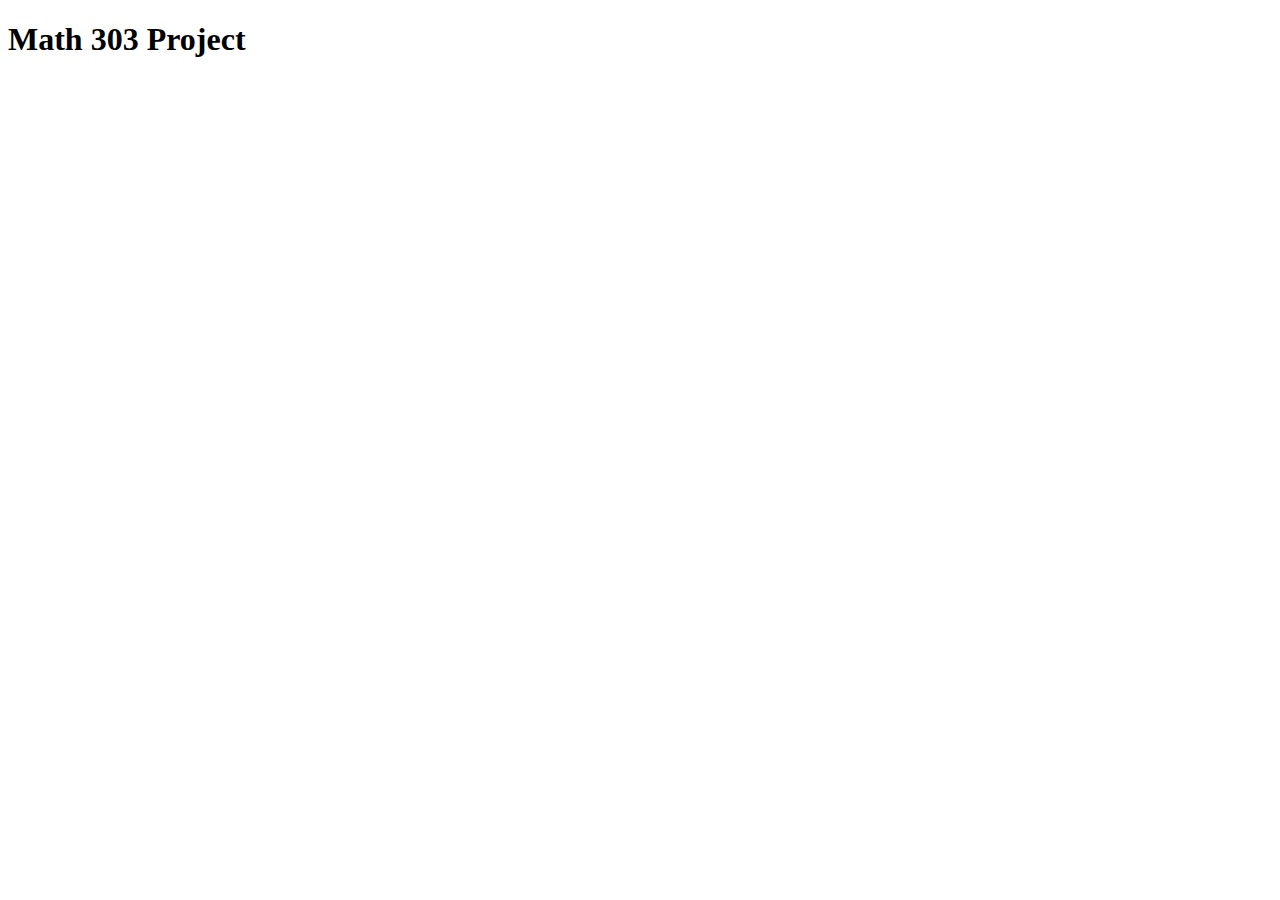
==== index.html @ d1c628a3 "game instance created 1. reload and update function remaing" ====
<!DOCTYPE html>
<html lang="en">
<head>
    <meta charset="UTF-8">
    <meta name="viewport" content="width=device-width, initial-scale=1.0">
    <link rel="stylesheet" href="styles.css">
    <link href="https://fonts.googleapis.com/css?family=Inconsolata" rel="stylesheet">
    <title>Document</title>
</head>
<body>
    <h1>Math 303 Project</h1>
    <div></div>
    <svg id='SVG' width='960' height = '600'></svg>
    <script src="https://d3js.org/d3.v4.min.js"></script>
    <script src="app.js"></script>
</body>
</html>
---- styles.css ----
.links line {
  stroke: #999;
  stroke-opacity: 0.6;
}

.nodes circle {
  stroke: #fff;
  stroke-width: 1.5px;
}

text {
  font-family: sans-serif;
  font-size: 10px;
}
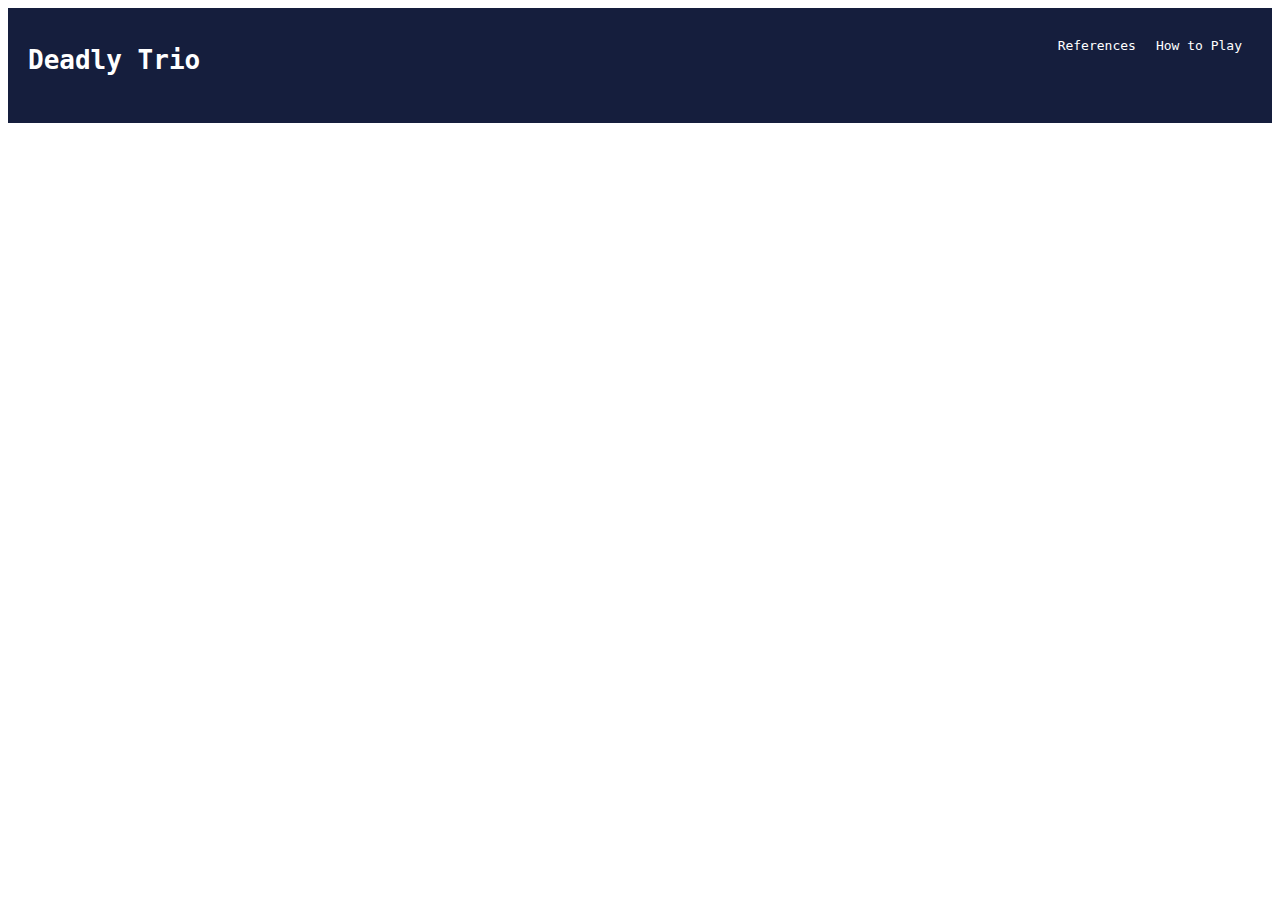
==== commit 28fc878f: "made changes to game home page and added update function and other" ====
--- a/index.html
+++ b/index.html
@@ -5,13 +5,17 @@
     <meta name="viewport" content="width=device-width, initial-scale=1.0">
     <link rel="stylesheet" href="styles.css">
     <link href="https://fonts.googleapis.com/css?family=Inconsolata" rel="stylesheet">
-    <title>Document</title>
+    <title>DeadlyTrio</title>
 </head>
 <body>
-    <h1>Math 303 Project</h1>
-    <div></div>
+  <div class="title">
+    <h1 class="DeadlyTrio">Deadly Trio</h1>
+      <a href="./Instructions.html" class="design">How to Play</a>
+      <a href="./references.html" class="design">References</a>
+  </div>
+
     <svg id='SVG' width='960' height = '600'></svg>
     <script src="https://d3js.org/d3.v4.min.js"></script>
     <script src="app.js"></script>
 </body>
-</html>+</html>
--- a/styles.css
+++ b/styles.css
@@ -12,3 +12,24 @@
   font-family: sans-serif;
   font-size: 10px;
 }
+
+.title{
+  height: 75px;
+  padding: 20px;
+  background-color: #151E3D;
+  border: 10px;
+  color: white;
+  font-family: monospace;
+}
+
+.DeadlyTrio{
+  float: left;
+  font-family: monospace;
+}
+
+.design{
+  float: right;
+  color: white;
+  padding: 10px;
+  text-decoration:none;
+}
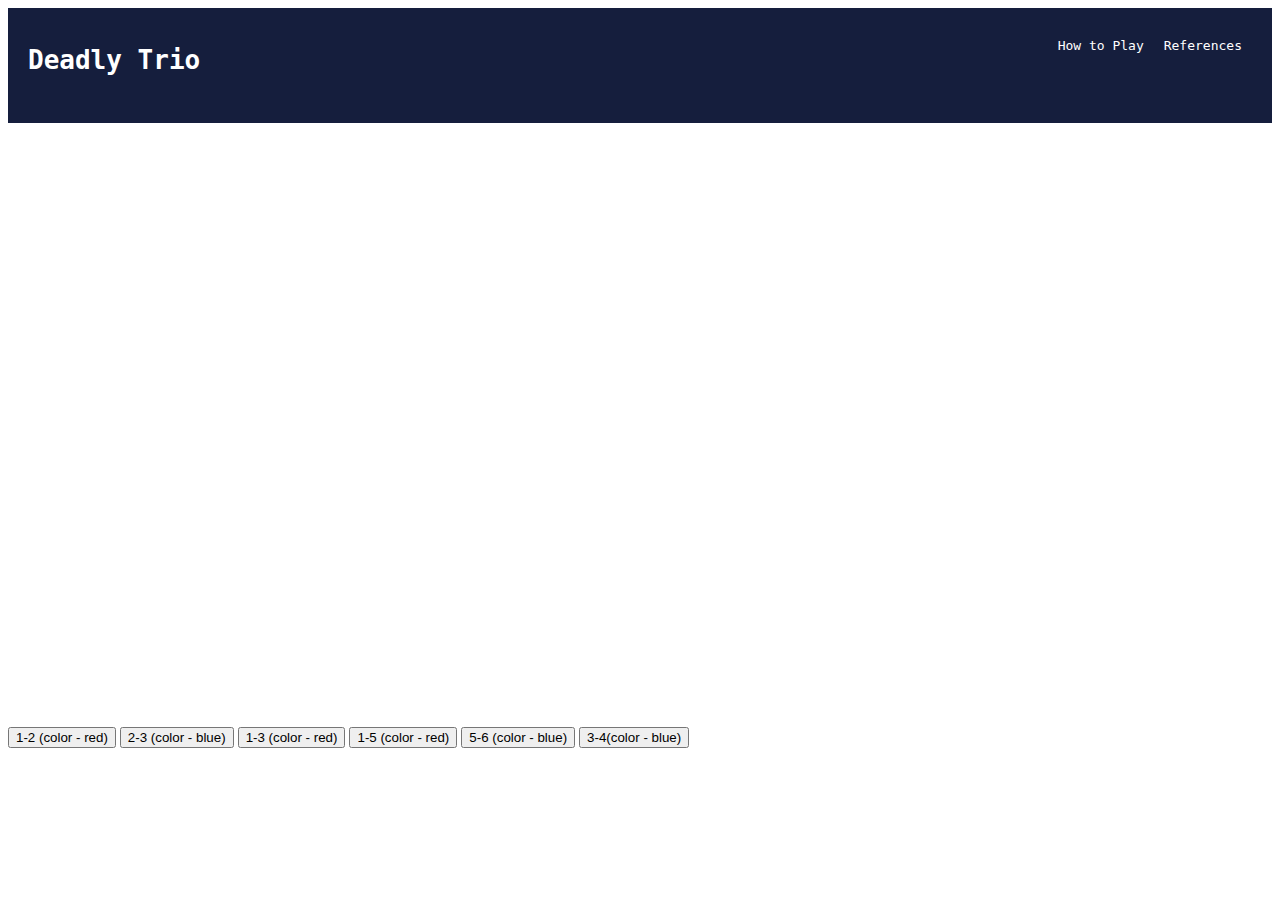
==== commit ce0a0235: "fixed most of the errors including leaving link traces behind in the update function" ====
--- a/index.html
+++ b/index.html
@@ -1,5 +1,6 @@
 <!DOCTYPE html>
 <html lang="en">
+
 <head>
     <meta charset="UTF-8">
     <meta name="viewport" content="width=device-width, initial-scale=1.0">
@@ -7,15 +8,24 @@
     <link href="https://fonts.googleapis.com/css?family=Inconsolata" rel="stylesheet">
     <title>DeadlyTrio</title>
 </head>
+
 <body>
-  <div class="title">
-    <h1 class="DeadlyTrio">Deadly Trio</h1>
-      <a href="./Instructions.html" class="design">How to Play</a>
-      <a href="./references.html" class="design">References</a>
-  </div>
+    <div class="title">
+        <h1 class="DeadlyTrio">Deadly Trio</h1>
+        <a href="./references.html" class="design">References</a>
+      <a href="./instructions.html" class="design">How to Play</a>
+    </div>
 
-    <svg id='SVG' width='960' height = '600'></svg>
+    <svg id='SVG' width='960' height='600'></svg>
+    <br>
+    <button id="button1">1-2 (color - red)</button>
+    <button id="button2">2-3 (color - blue)</button>
+    <button id="button3">1-3 (color - red)</button>
+    <button id="button4">1-5 (color - red)</button>
+    <button id="button5">5-6 (color - blue)</button>
+    <button id="button6">3-4(color - blue)</button>
     <script src="https://d3js.org/d3.v4.min.js"></script>
     <script src="app.js"></script>
 </body>
+
 </html>
--- a/styles.css
+++ b/styles.css
@@ -33,3 +33,6 @@
   padding: 10px;
   text-decoration:none;
 }
+.instructions{
+  font-family: monospace;
+}
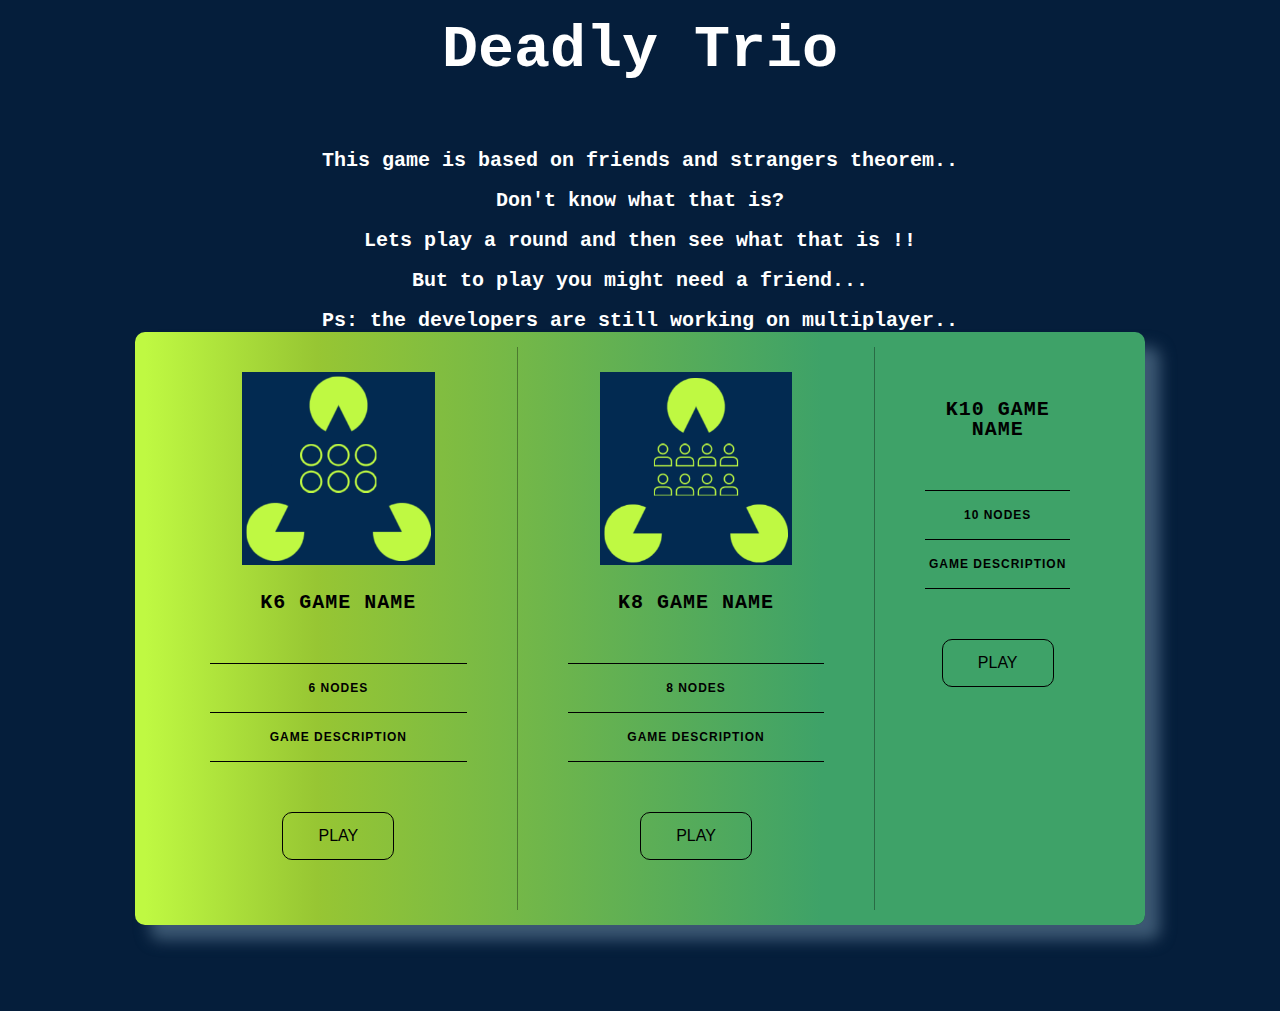
==== commit 3253d23c: "UI Completed, K6,K8 completed, k10 remians for a few functions, Just check function and result page " ====
--- a/index.html
+++ b/index.html
@@ -4,28 +4,67 @@
 <head>
     <meta charset="UTF-8">
     <meta name="viewport" content="width=device-width, initial-scale=1.0">
-    <link rel="stylesheet" href="styles.css">
-    <link href="https://fonts.googleapis.com/css?family=Inconsolata" rel="stylesheet">
-    <title>DeadlyTrio</title>
+    <title>Document</title>
+    <link rel="stylesheet" href="index.css">
+
 </head>
 
 <body>
-    <div class="title">
-        <h1 class="DeadlyTrio">Deadly Trio</h1>
-        <a href="./references.html" class="design">References</a>
-      <a href="./instructions.html" class="design">How to Play</a>
+    <iframe id="ifame" src="src\particles\particle.html" width=100% height=100%></iframe>
+    <div id="DeadlyTrio">
+        <h1>
+            Deadly Trio
+        </h1>
+    </div>
+    <br>
+    <div id="Introduction">
+        <p id="Intro-Defination">
+            This game is based on friends and strangers theorem..
+            <br><br>
+            Don't know what that is?
+            <br><br>
+            Lets play a round and then see what that is !! 
+            <br><br>
+            But to play you might need a friend... 
+            <br><br>
+            Ps: the developers are still working on multiplayer.. 
+        </p>
+    </div>
+    <div class="flx">
+        <div class="panel">
+            <div class="game-plan">
+                <img src="src/icons/k6.png" alt="" class="game-img">
+                <h2 class="game-header">K6 Game Name</h2>
+                <ul class="game-features">
+                    <li class="game-features-item">6 Nodes </li>
+                    <li class="game-features-item">Game Description</li>
+                </ul>
+
+                <a href="src\modes\k6.html" class="game-button">Play</a>
+            </div>
+
+            <div class="game-plan">
+                <img src="src/icons/k8.png" alt="" class="game-img">
+                <h2 class="game-header">K8 Game Name</h2>
+                <ul class="game-features">
+                    <li class="game-features-item">8 Nodes</li>
+                    <li class="game-features-item">Game Description</li>
+                </ul>
+                <a href="src\modes\k8.html" class="game-button">Play</a>
+            </div>
+
+            <div class="game-plan">
+                <img src="src/icons/K10.png" alt="" class="game-img">
+                <h2 class="game-header">K10 Game Name</h2>
+                <ul class="game-features">
+                    <li class="game-features-item">10 Nodes</li>
+                    <li class="game-features-item">Game Description</li>
+                </ul>
+                <a href="src\modes\k10.html" class="game-button">Play</a>
+            </div>
+        </div>
     </div>
 
-    <svg id='SVG' width='960' height='600'></svg>
-    <br>
-    <button id="button1">1-2 (color - red)</button>
-    <button id="button2">2-3 (color - blue)</button>
-    <button id="button3">1-3 (color - red)</button>
-    <button id="button4">1-5 (color - red)</button>
-    <button id="button5">5-6 (color - blue)</button>
-    <button id="button6">3-4(color - blue)</button>
-    <script src="https://d3js.org/d3.v4.min.js"></script>
-    <script src="app.js"></script>
 </body>
 
-</html>
+</html>--- a/index.css
+++ b/index.css
@@ -0,0 +1,284 @@
+html,
+body,
+div,
+span,
+applet,
+object,
+iframe,
+h1,
+h2,
+h3,
+h4,
+h5,
+h6,
+p,
+blockquote,
+pre,
+a,
+abbr,
+acronym,
+address,
+big,
+cite,
+code,
+del,
+dfn,
+em,
+img,
+ins,
+kbd,
+q,
+s,
+samp,
+small,
+strike,
+strong,
+sub,
+sup,
+tt,
+var,
+b,
+u,
+i,
+center,
+dl,
+dt,
+dd,
+ol,
+ul,
+li,
+fieldset,
+form,
+label,
+legend,
+table,
+caption,
+tbody,
+tfoot,
+thead,
+tr,
+th,
+td,
+article,
+aside,
+canvas,
+details,
+embed,
+figure,
+figcaption,
+footer,
+header,
+hgroup,
+menu,
+nav,
+output,
+ruby,
+section,
+summary,
+time,
+mark,
+audio,
+video {
+  margin: 0;
+  padding: 0;
+  border: 0;
+  font-size: 100%;
+  font: inherit;
+  vertical-align: baseline;
+}
+
+article,
+aside,
+details,
+figcaption,
+figure,
+footer,
+header,
+hgroup,
+menu,
+nav,
+section {
+  display: block;
+}
+body {
+  line-height: 1;
+  background-color:#051e3b;
+}
+ol,
+ul {
+  list-style: none;
+}
+blockquote,
+q {
+  quotes: none;
+}
+blockquote:before,
+blockquote:after,
+q:before,
+q:after {
+  content: "";
+  content: none;
+}
+table {
+  border-collapse: collapse;
+  border-spacing: 0;
+}
+
+html {
+  box-sizing: border-box;
+  font-family: "Open Sans", sans-serif;
+}
+/*
+body {
+  z-index: inherit;
+  background: transparent;
+  justify-content: center;
+  align-items: center;
+  min-height: 100vh;
+}*/
+
+
+#ifame {
+  position: absolute;
+  float: left;
+  clear: both;
+  width: 100%;
+  height: 100%;
+  z-index: -9999;
+  pointer-events: none;
+}
+
+#bgiframe {
+  position: absolute;
+  top: 0;
+  bottom: 0;
+  left: 0;
+  right: 0;
+  margin: 0;
+  border: 0;
+  width: 100%;
+  height: 100%;
+  z-index: -9999;
+}
+
+.flx {
+  background: transparent;
+  display: flex;
+  justify-content: center;
+  align-items: center;
+  min-height: 85vh;
+}
+
+.panel {
+  background: rgb(191, 249, 66);
+  background: linear-gradient(
+    90deg,
+    rgba(191, 249, 66, 1) 1%,
+    rgba(151, 198, 51, 1) 18%,
+    rgba(62, 162, 104, 1) 68%
+  );
+  box-shadow: 15px 15px 15px rgb(61, 89, 116);
+  border-radius: 10px;
+  padding: 15px 25px;
+  width: 80%;
+  height: 80%;
+  max-width: 960px;
+  display: flex;
+  flex-direction: column;
+  text-align: center;
+  text-transform: uppercase;
+  justify-content: center;
+}
+
+.game-plan {
+  border-bottom: 1px solid #000000;
+}
+.game-plan:last-child {
+  border-bottom: none;
+}
+
+.game-img {
+  margin-bottom: 25px;
+  max-width: 75%;
+}
+
+.game-header {
+  color: rgb(0, 0, 0);
+  font-weight: 600;
+  letter-spacing: 1px;
+  font-size: 20px;
+  font-family: monospace;
+}
+
+.game-features {
+  margin: 50px 0 25px;
+  color: #000000;
+}
+
+.game-features-item {
+  font-weight: 600;
+  letter-spacing: 1px;
+  font-size: 12px;
+  line-height: 1.5;
+  padding: 15px 0;
+  border-top: 1px solid #000000;
+}
+
+.game-features-item:last-child {
+  border-bottom: 1px solid #000000;
+}
+
+
+.game-button {
+  border: 1px solid #000000;
+  border-radius: 10px;
+  color: #000000;
+  display: inline-block;
+  padding: 15px 35px;
+  text-decoration: none;
+  margin: 25px 0;
+  transition: background-color 200ms ease-in-out;
+}
+
+.game-button:hover,
+.game-button:focus {
+  background-color: #e1f1ff;
+}
+
+@media (min-width: 900px) {
+  .panel {
+    flex-direction: row;
+  }
+  .game-plan {
+    border-bottom: none;
+    border-right: 1px solid #00000056;
+    padding: 25px 50px;
+  }
+  .game-plan:last-child {
+    border-right: none;
+  }
+}
+
+
+
+#DeadlyTrio{
+  height: 75px;
+  padding: 20px;
+  border: 10px;
+  color: white;
+  text-align: center;
+  font-size: 60px;
+  font-weight: bold;
+  font-family: monospace;
+}
+
+#Intro-Defination{
+  height: 75px;
+  padding: 20px;
+  border: 10px;
+  color: white;
+  text-align: center;
+  font-size: 20px;
+  font-weight: bold;
+  font-family: monospace;
+}
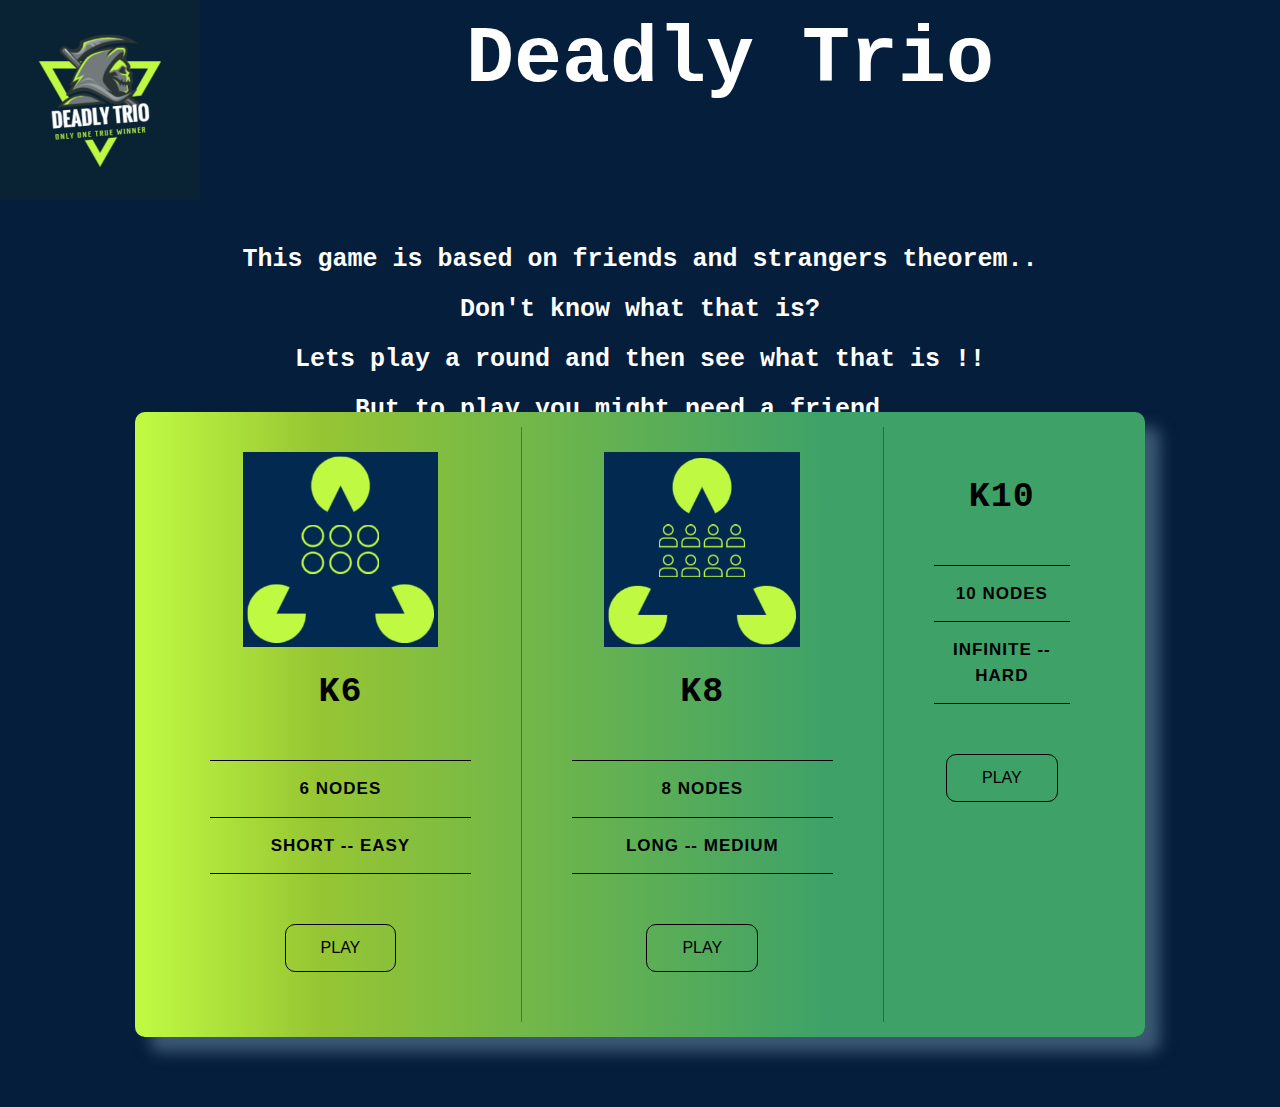
==== commit a0e67ad0: "second last" ====
--- a/index.html
+++ b/index.html
@@ -11,12 +11,14 @@
 
 <body>
     <iframe id="ifame" src="src\particles\particle.html" width=100% height=100%></iframe>
+    <img src="src/icons/logo.png" id = "headImage" class="game-img">
+    
     <div id="DeadlyTrio">
-        <h1>
-            Deadly Trio
+        <h1>Deadly Trio
         </h1>
     </div>
     <br>
+    <br><br><br><br><br><br>
     <div id="Introduction">
         <p id="Intro-Defination">
             This game is based on friends and strangers theorem..
@@ -28,16 +30,18 @@
             But to play you might need a friend... 
             <br><br>
             Ps: the developers are still working on multiplayer.. 
+            <br><br><br> CHALLENGE: AVOID Making TRIANGLE
+           
         </p>
     </div>
     <div class="flx">
         <div class="panel">
             <div class="game-plan">
                 <img src="src/icons/k6.png" alt="" class="game-img">
-                <h2 class="game-header">K6 Game Name</h2>
+                <h2 class="game-header">K6</h2>
                 <ul class="game-features">
                     <li class="game-features-item">6 Nodes </li>
-                    <li class="game-features-item">Game Description</li>
+                    <li class="game-features-item">short -- easy</li>
                 </ul>
 
                 <a href="src\modes\k6.html" class="game-button">Play</a>
@@ -45,20 +49,20 @@
 
             <div class="game-plan">
                 <img src="src/icons/k8.png" alt="" class="game-img">
-                <h2 class="game-header">K8 Game Name</h2>
+                <h2 class="game-header">K8</h2>
                 <ul class="game-features">
                     <li class="game-features-item">8 Nodes</li>
-                    <li class="game-features-item">Game Description</li>
+                    <li class="game-features-item">long -- Medium</li>
                 </ul>
                 <a href="src\modes\k8.html" class="game-button">Play</a>
             </div>
 
             <div class="game-plan">
                 <img src="src/icons/K10.png" alt="" class="game-img">
-                <h2 class="game-header">K10 Game Name</h2>
+                <h2 class="game-header">K10</h2>
                 <ul class="game-features">
                     <li class="game-features-item">10 Nodes</li>
-                    <li class="game-features-item">Game Description</li>
+                    <li class="game-features-item">Infinite -- Hard</li>
                 </ul>
                 <a href="src\modes\k10.html" class="game-button">Play</a>
             </div>
--- a/index.css
+++ b/index.css
@@ -206,7 +206,7 @@
   color: rgb(0, 0, 0);
   font-weight: 600;
   letter-spacing: 1px;
-  font-size: 20px;
+  font-size: 35px;
   font-family: monospace;
 }
 
@@ -218,7 +218,7 @@
 .game-features-item {
   font-weight: 600;
   letter-spacing: 1px;
-  font-size: 12px;
+  font-size: 17px;
   line-height: 1.5;
   padding: 15px 0;
   border-top: 1px solid #000000;
@@ -267,9 +267,10 @@
   border: 10px;
   color: white;
   text-align: center;
-  font-size: 60px;
+  font-size: 80px;
   font-weight: bold;
   font-family: monospace;
+ 
 }
 
 #Intro-Defination{
@@ -278,7 +279,13 @@
   border: 10px;
   color: white;
   text-align: center;
-  font-size: 20px;
+  font-size: 25px;
   font-weight: bold;
   font-family: monospace;
-}
+
+}
+
+#headImage{
+  height: 200px;
+  float: left;
+}
